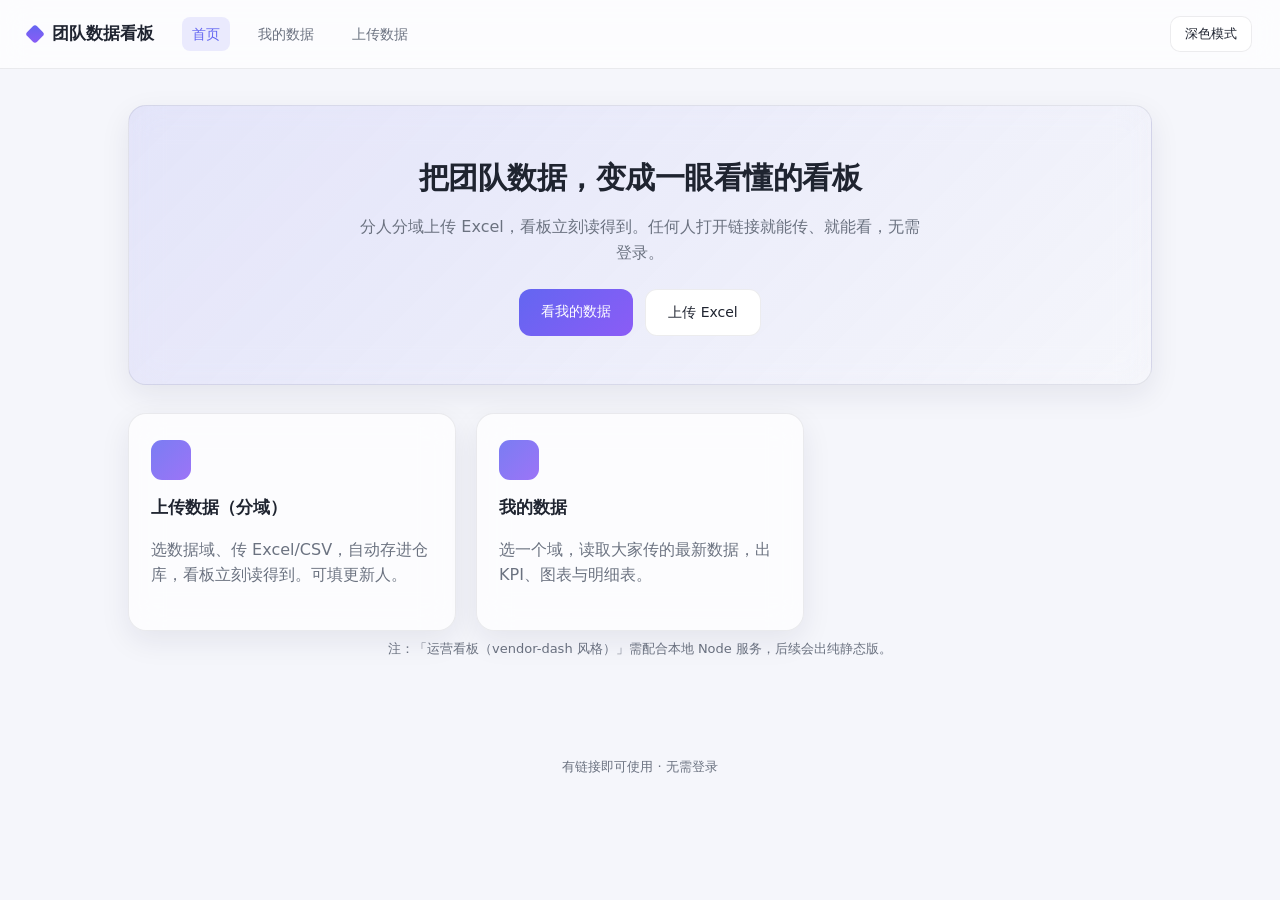
==== index.html @ 8b4c5235 "feat: 上传数据看板静态站 + Cloudflare Worker 代理" ====
<!doctype html>
<html lang="zh-CN" data-theme="light">
<head>
  <meta charset="utf-8" />
  <meta name="viewport" content="width=device-width, initial-scale=1" />
  <title>团队数据看板</title>
  <link rel="stylesheet" href="/css/style.css" />
</head>
<body>
  <header class="topbar">
    <div class="brand"><span class="logo-dot"></span> 团队数据看板</div>
    <nav class="nav">
      <a href="/" class="active">首页</a>
      <a href="/mydata.html">我的数据</a>
      <a href="/upload2.html">上传数据</a>
    </nav>
    <button id="themeToggle" class="theme-toggle" aria-label="切换主题">深色模式</button>
  </header>

  <main class="container">
    <section class="hero glass">
      <h1>把团队数据，变成一眼看懂的看板</h1>
      <p class="muted">分人分域上传 Excel，看板立刻读得到。任何人打开链接就能传、就能看，无需登录。</p>
      <div class="hero-actions">
        <a href="/mydata.html" class="btn primary">看我的数据</a>
        <a href="/upload2.html" class="btn">上传 Excel</a>
      </div>
    </section>

    <section class="grid">
      <a href="/upload2.html" class="card glass">
        <div class="ico"></div>
        <h3>上传数据（分域）</h3>
        <p class="muted">选数据域、传 Excel/CSV，自动存进仓库，看板立刻读得到。可填更新人。</p>
      </a>
      <a href="/mydata.html" class="card glass">
        <div class="ico"></div>
        <h3>我的数据</h3>
        <p class="muted">选一个域，读取大家传的最新数据，出 KPI、图表与明细表。</p>
      </a>
    </section>

    <p class="muted" style="text-align:center;margin-top:8px;font-size:13px">
      注：「运营看板（vendor-dash 风格）」需配合本地 Node 服务，后续会出纯静态版。
    </p>
  </main>

  <footer class="footer muted">有链接即可使用 · 无需登录</footer>
  <script src="/js/app.js"></script>
</body>
</html>
---- css/style.css ----
:root{
  --bg:#f5f6fb; --surface:#ffffff; --surface-2:#f0f1f7; --text:#1f2430; --muted:#6b7280;
  --border:rgba(20,20,40,0.08); --accent:#6366f1; --accent-2:#8b5cf6; --accent-soft:rgba(99,102,241,0.12);
  --glass:rgba(255,255,255,0.7); --shadow:0 10px 30px rgba(20,20,60,0.08);
}
[data-theme="dark"]{
  --bg:#0c0f17; --surface:#141925; --surface-2:#1b2230; --text:#e7eaf2; --muted:#9aa3b2;
  --border:rgba(255,255,255,0.08); --accent:#818cf8; --accent-2:#a78bfa; --accent-soft:rgba(129,140,248,0.16);
  --glass:rgba(20,25,38,0.6); --shadow:0 10px 30px rgba(0,0,0,0.4);
}
*{box-sizing:border-box;}
body{margin:0;font-family:ui-sans-serif,system-ui,-apple-system,"Segoe UI",Roboto,"PingFang SC","Microsoft YaHei",sans-serif;background:var(--bg);color:var(--text);transition:background .3s,color .3s;line-height:1.6;}
a{color:inherit;text-decoration:none;}
.muted{color:var(--muted);}
.topbar{display:flex;align-items:center;gap:20px;padding:16px 28px;border-bottom:1px solid var(--border);position:sticky;top:0;background:var(--glass);backdrop-filter:blur(14px);z-index:10;}
.brand{font-weight:600;font-size:17px;display:flex;align-items:center;gap:10px;}
.logo-dot{width:14px;height:14px;background:linear-gradient(135deg,var(--accent),var(--accent-2));transform:rotate(45deg);border-radius:3px;}
.nav{display:flex;gap:18px;margin-left:8px;}
.nav a{padding:6px 10px;border-radius:8px;color:var(--muted);font-size:14px;transition:.2s;}
.nav a:hover{color:var(--text);background:var(--surface-2);}
.nav a.active{color:var(--accent);background:var(--accent-soft);}
.theme-toggle{margin-left:auto;border:1px solid var(--border);background:var(--surface);color:var(--text);padding:8px 14px;border-radius:10px;cursor:pointer;font-size:13px;transition:.2s;}
.theme-toggle:hover{background:var(--surface-2);}
.container{max-width:1080px;margin:0 auto;padding:36px 28px 60px;}
.glass{background:var(--glass);backdrop-filter:blur(16px);border:1px solid var(--border);border-radius:18px;box-shadow:var(--shadow);}
.hero{padding:48px 40px;text-align:center;background:linear-gradient(135deg,var(--accent-soft),transparent);}
.hero h1{font-size:30px;margin:0 0 12px;letter-spacing:-0.5px;}
.hero p{margin:0 auto 24px;max-width:560px;}
.hero-actions{display:flex;gap:12px;justify-content:center;}
.btn{display:inline-block;padding:11px 22px;border-radius:12px;border:1px solid var(--border);background:var(--surface);color:var(--text);cursor:pointer;font-size:14px;transition:.2s;font-weight:500;}
.btn:hover{transform:translateY(-2px);box-shadow:var(--shadow);}
.btn.primary{background:linear-gradient(135deg,var(--accent),var(--accent-2));color:#fff;border:none;}
.grid{display:grid;grid-template-columns:repeat(3,1fr);gap:20px;margin-top:28px;}
.card{padding:26px 22px;transition:.25s;}
.card:hover{transform:translateY(-4px);box-shadow:var(--shadow);}
.card .ico{width:40px;height:40px;border-radius:11px;background:linear-gradient(135deg,var(--accent),var(--accent-2));opacity:.85;margin-bottom:14px;}
.card h3{margin:0 0 6px;font-size:17px;}
.panel{padding:30px 28px;margin-top:8px;}
.row-between{display:flex;align-items:center;justify-content:space-between;gap:16px;margin-bottom:18px;}
.row-between h2{margin:0;}
.select{padding:9px 12px;border-radius:10px;border:1px solid var(--border);background:var(--surface);color:var(--text);font-size:14px;min-width:240px;}
.field{margin:16px 0;}
.field label{display:block;font-size:13px;color:var(--muted);margin-bottom:6px;}
.field input,.field textarea{width:100%;padding:11px 13px;border-radius:10px;border:1px solid var(--border);background:var(--surface);color:var(--text);font-size:14px;}
.dropzone{border:1.5px dashed var(--border);border-radius:14px;padding:34px;text-align:center;background:var(--surface-2);transition:.2s;cursor:pointer;}
.dropzone.drag{border-color:var(--accent);background:var(--accent-soft);}
.link{color:var(--accent);cursor:pointer;text-decoration:underline;}
.kpi-grid{display:grid;grid-template-columns:repeat(4,1fr);gap:14px;margin-bottom:22px;}
.kpi{padding:18px;border-radius:14px;}
.kpi-val{font-size:24px;font-weight:600;}
.kpi-label{font-size:12px;margin-top:4px;}
.chart-wrap{padding:18px;border-radius:14px;margin-bottom:22px;min-height:280px;}
.table-wrap{overflow:auto;border-radius:14px;border:1px solid var(--border);max-height:420px;}
table{width:100%;border-collapse:collapse;font-size:13px;}
th,td{padding:10px 12px;text-align:left;border-bottom:1px solid var(--border);white-space:nowrap;}
th{background:var(--surface-2);position:sticky;top:0;}
.result{margin-top:18px;}
.ok{color:#16a34a;background:rgba(22,163,74,0.1);padding:12px 14px;border-radius:10px;}
.err{color:#dc2626;background:rgba(220,38,38,0.1);padding:12px 14px;border-radius:10px;}
.footer{text-align:center;padding:24px;font-size:13px;}
@media(max-width:760px){.grid{grid-template-columns:1fr;}.kpi-grid{grid-template-columns:repeat(2,1fr);}.nav{display:none;}.hero{padding:32px 20px;}}

/* ===== vendor-dash 专业后台外壳 ===== */
.app-shell{display:grid;grid-template-columns:264px 1fr;min-height:100vh;}
.sidebar{background:linear-gradient(180deg,#0f172a 0%,#1e1b4b 100%);color:#e7eaf2;padding:22px 16px;display:flex;flex-direction:column;gap:6px;position:sticky;top:0;height:100vh;}
.sidebar .brand{font-size:18px;font-weight:700;display:flex;align-items:center;gap:11px;padding:6px 10px 18px;}
.sidebar .brand .logo-dot{width:16px;height:16px;background:linear-gradient(135deg,#818cf8,#a78bfa);transform:rotate(45deg);border-radius:4px;box-shadow:0 0 18px rgba(129,140,248,.6);}
.side-nav{display:flex;flex-direction:column;gap:4px;margin-top:6px;}
.side-nav a{display:flex;align-items:center;gap:12px;padding:11px 14px;border-radius:12px;color:#aeb6c7;font-size:14px;cursor:pointer;transition:.2s;border:1px solid transparent;}
.side-nav a:hover{background:rgba(255,255,255,.06);color:#fff;}
.side-nav a.active{background:linear-gradient(135deg,rgba(129,140,248,.25),rgba(167,139,250,.18));color:#fff;border-color:rgba(129,140,248,.4);box-shadow:0 4px 16px rgba(99,102,241,.25);}
.side-nav a .dot{width:7px;height:7px;border-radius:50%;background:currentColor;opacity:.7;}
.side-foot{margin-top:auto;font-size:12px;color:#5b6478;padding:10px;border-top:1px solid rgba(255,255,255,.08);}
.main{display:flex;flex-direction:column;min-width:0;}
.topbar2{display:flex;align-items:center;gap:16px;padding:16px 26px;border-bottom:1px solid var(--border);background:var(--glass);backdrop-filter:blur(14px);position:sticky;top:0;z-index:20;}
.topbar2 h1{font-size:18px;margin:0;font-weight:650;}
.topbar2 .sub{font-size:12.5px;color:var(--muted);}
.filterbar{display:flex;flex-wrap:wrap;align-items:flex-end;gap:12px;padding:16px 26px;background:var(--surface);border-bottom:1px solid var(--border);}
.fitem{display:flex;flex-direction:column;gap:5px;}
.fitem label{font-size:11.5px;color:var(--muted);font-weight:500;}
.fitem input,.fitem select{padding:9px 11px;border-radius:10px;border:1px solid var(--border);background:var(--bg);color:var(--text);font-size:13px;min-width:130px;}
.btn.sm{padding:9px 16px;font-size:13px;}
.section{display:none;padding:26px;animation:fade .35s ease;}
.section.active{display:block;}
@keyframes fade{from{opacity:0;transform:translateY(8px);}to{opacity:1;transform:none;}}
.sec-head{display:flex;align-items:baseline;justify-content:space-between;margin-bottom:18px;flex-wrap:wrap;gap:8px;}
.sec-head h2{font-size:22px;margin:0;letter-spacing:-.4px;}
.sec-head p{margin:0;color:var(--muted);font-size:13px;}
.kpi-grid.cols5{grid-template-columns:repeat(5,1fr);}
.kpi .kpi-val{background:linear-gradient(135deg,var(--accent),var(--accent-2));-webkit-background-clip:text;background-clip:text;-webkit-text-fill-color:transparent;}
.kpi .kpi-label{color:var(--muted);}
.kpi .kpi-sub{font-size:11px;margin-top:2px;}
.charts-2{display:grid;grid-template-columns:1fr 1fr;gap:18px;}
.charts-2 .chart-wrap{margin-bottom:0;}
.tag{display:inline-block;padding:2px 9px;border-radius:999px;font-size:11px;font-weight:600;}
.tag.up{background:rgba(22,163,74,.12);color:#16a34a;}
.tag.down{background:rgba(220,38,38,.12);color:#dc2626;}
.tag.flat{background:var(--surface-2);color:var(--muted);}
.growth-pos{color:#16a34a;font-weight:600;} .growth-neg{color:#dc2626;font-weight:600;}
@media(max-width:1000px){.app-shell{grid-template-columns:1fr;}.sidebar{position:static;height:auto;flex-direction:row;flex-wrap:wrap;}.side-nav{flex-direction:row;flex-wrap:wrap;}.side-foot{display:none;}.charts-2{grid-template-columns:1fr;}.kpi-grid.cols5{grid-template-columns:repeat(2,1fr);}}

/* ===== 我的数据 表格 ===== */
.tbl{border-collapse:collapse;width:100%;font-size:12px;}
.tbl th,.tbl td{border:1px solid var(--border);padding:6px 9px;text-align:left;white-space:nowrap;}
.tbl th{background:var(--surface-2);color:var(--muted);position:sticky;top:0;}
.tbl tbody tr:nth-child(even){background:var(--surface);}
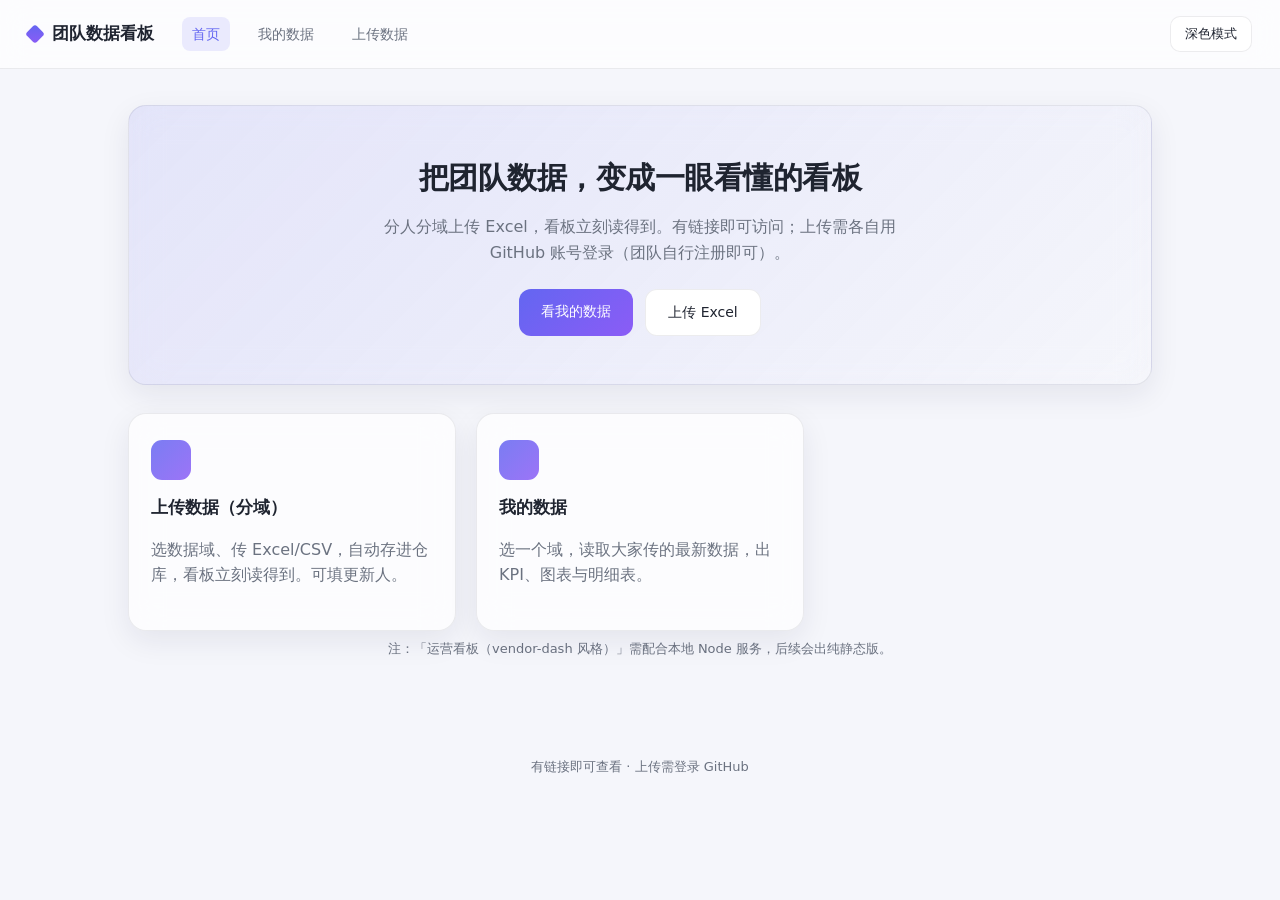
==== commit a5de7890: "feat: 切换为 GitHub OAuth 直连方案（免服务器/域名，分域上传写仓库）" ====
--- a/index.html
+++ b/index.html
@@ -20,7 +20,7 @@
   <main class="container">
     <section class="hero glass">
       <h1>把团队数据，变成一眼看懂的看板</h1>
-      <p class="muted">分人分域上传 Excel，看板立刻读得到。任何人打开链接就能传、就能看，无需登录。</p>
+      <p class="muted">分人分域上传 Excel，看板立刻读得到。有链接即可访问；上传需各自用 GitHub 账号登录（团队自行注册即可）。</p>
       <div class="hero-actions">
         <a href="/mydata.html" class="btn primary">看我的数据</a>
         <a href="/upload2.html" class="btn">上传 Excel</a>
@@ -45,7 +45,7 @@
     </p>
   </main>
 
-  <footer class="footer muted">有链接即可使用 · 无需登录</footer>
+  <footer class="footer muted">有链接即可查看 · 上传需登录 GitHub</footer>
   <script src="/js/app.js"></script>
 </body>
 </html>
--- a/css/style.css
+++ b/css/style.css
@@ -45,6 +45,12 @@
 .dropzone{border:1.5px dashed var(--border);border-radius:14px;padding:34px;text-align:center;background:var(--surface-2);transition:.2s;cursor:pointer;}
 .dropzone.drag{border-color:var(--accent);background:var(--accent-soft);}
 .link{color:var(--accent);cursor:pointer;text-decoration:underline;}
+.btn.sm{padding:9px 16px;font-size:13px;}
+.linkbtn{background:none;border:none;color:var(--accent);cursor:pointer;font-size:13px;text-decoration:underline;padding:0;}
+.linkbtn:hover{filter:brightness(1.1);}
+/* 登录闸门（GitHub Device Flow） */
+.gate{padding:18px 20px;border-radius:14px;margin-top:12px;text-align:left;max-width:560px;}
+.gate .codebox{font-family:ui-monospace,SFMono-Regular,Menlo,monospace;font-size:22px;font-weight:700;letter-spacing:3px;background:var(--accent-soft);color:var(--accent);padding:12px 16px;border-radius:10px;display:inline-block;margin:8px 0;}
 .kpi-grid{display:grid;grid-template-columns:repeat(4,1fr);gap:14px;margin-bottom:22px;}
 .kpi{padding:18px;border-radius:14px;}
 .kpi-val{font-size:24px;font-weight:600;}
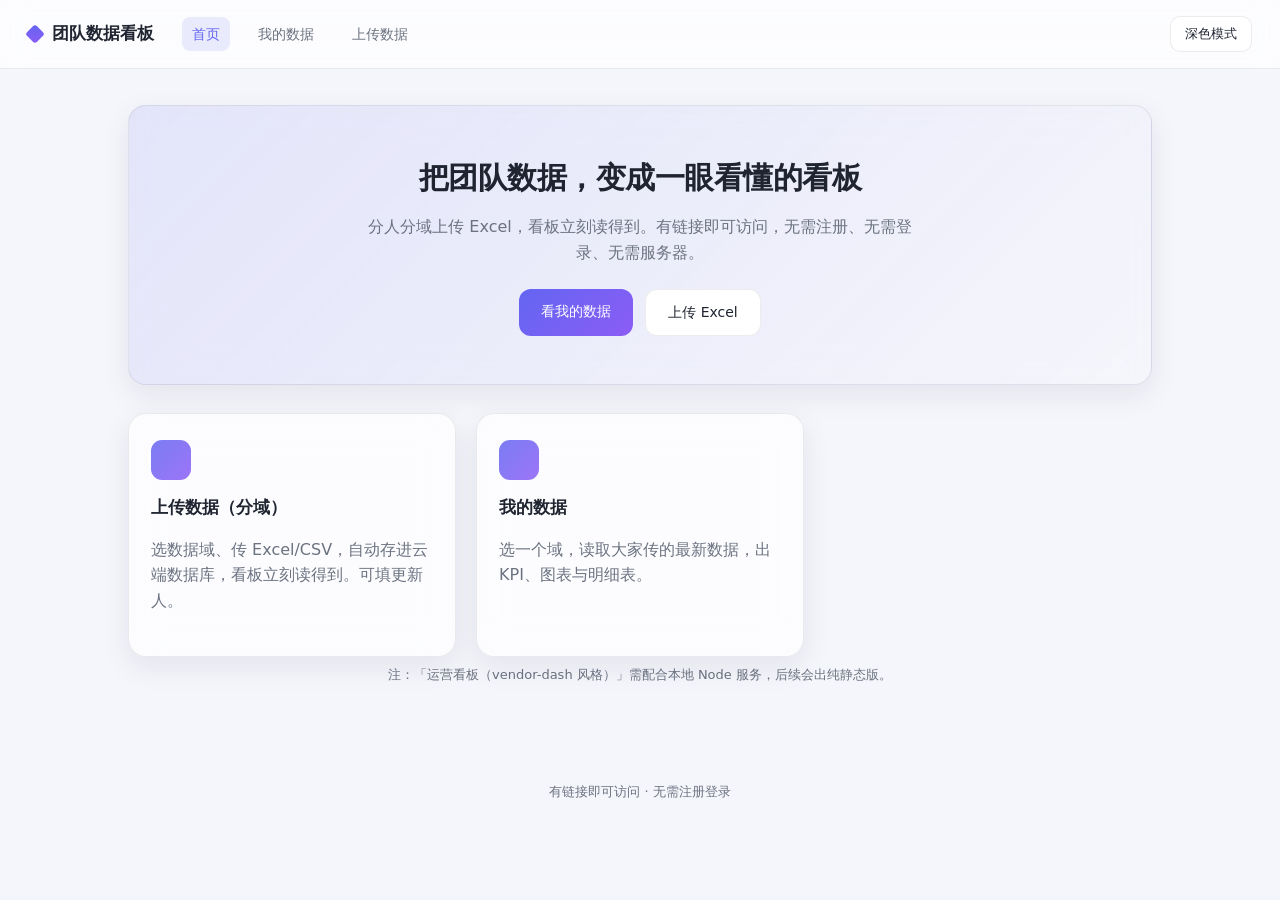
==== commit 3a22d08d: "feat: wire up Supabase backend, remove legacy GitHub OAuth" ====
--- a/index.html
+++ b/index.html
@@ -4,15 +4,15 @@
   <meta charset="utf-8" />
   <meta name="viewport" content="width=device-width, initial-scale=1" />
   <title>团队数据看板</title>
-  <link rel="stylesheet" href="/css/style.css" />
+  <link rel="stylesheet" href="css/style.css" />
 </head>
 <body>
   <header class="topbar">
     <div class="brand"><span class="logo-dot"></span> 团队数据看板</div>
     <nav class="nav">
-      <a href="/" class="active">首页</a>
-      <a href="/mydata.html">我的数据</a>
-      <a href="/upload2.html">上传数据</a>
+      <a href="index.html" class="active">首页</a>
+      <a href="mydata.html">我的数据</a>
+      <a href="upload2.html">上传数据</a>
     </nav>
     <button id="themeToggle" class="theme-toggle" aria-label="切换主题">深色模式</button>
   </header>
@@ -20,20 +20,20 @@
   <main class="container">
     <section class="hero glass">
       <h1>把团队数据，变成一眼看懂的看板</h1>
-      <p class="muted">分人分域上传 Excel，看板立刻读得到。有链接即可访问；上传需各自用 GitHub 账号登录（团队自行注册即可）。</p>
+      <p class="muted">分人分域上传 Excel，看板立刻读得到。有链接即可访问，无需注册、无需登录、无需服务器。</p>
       <div class="hero-actions">
-        <a href="/mydata.html" class="btn primary">看我的数据</a>
-        <a href="/upload2.html" class="btn">上传 Excel</a>
+        <a href="mydata.html" class="btn primary">看我的数据</a>
+        <a href="upload2.html" class="btn">上传 Excel</a>
       </div>
     </section>
 
     <section class="grid">
-      <a href="/upload2.html" class="card glass">
+      <a href="upload2.html" class="card glass">
         <div class="ico"></div>
         <h3>上传数据（分域）</h3>
-        <p class="muted">选数据域、传 Excel/CSV，自动存进仓库，看板立刻读得到。可填更新人。</p>
+        <p class="muted">选数据域、传 Excel/CSV，自动存进云端数据库，看板立刻读得到。可填更新人。</p>
       </a>
-      <a href="/mydata.html" class="card glass">
+      <a href="mydata.html" class="card glass">
         <div class="ico"></div>
         <h3>我的数据</h3>
         <p class="muted">选一个域，读取大家传的最新数据，出 KPI、图表与明细表。</p>
@@ -45,7 +45,7 @@
     </p>
   </main>
 
-  <footer class="footer muted">有链接即可查看 · 上传需登录 GitHub</footer>
-  <script src="/js/app.js"></script>
+  <footer class="footer muted">有链接即可访问 · 无需注册登录</footer>
+  <script src="js/app.js"></script>
 </body>
 </html>
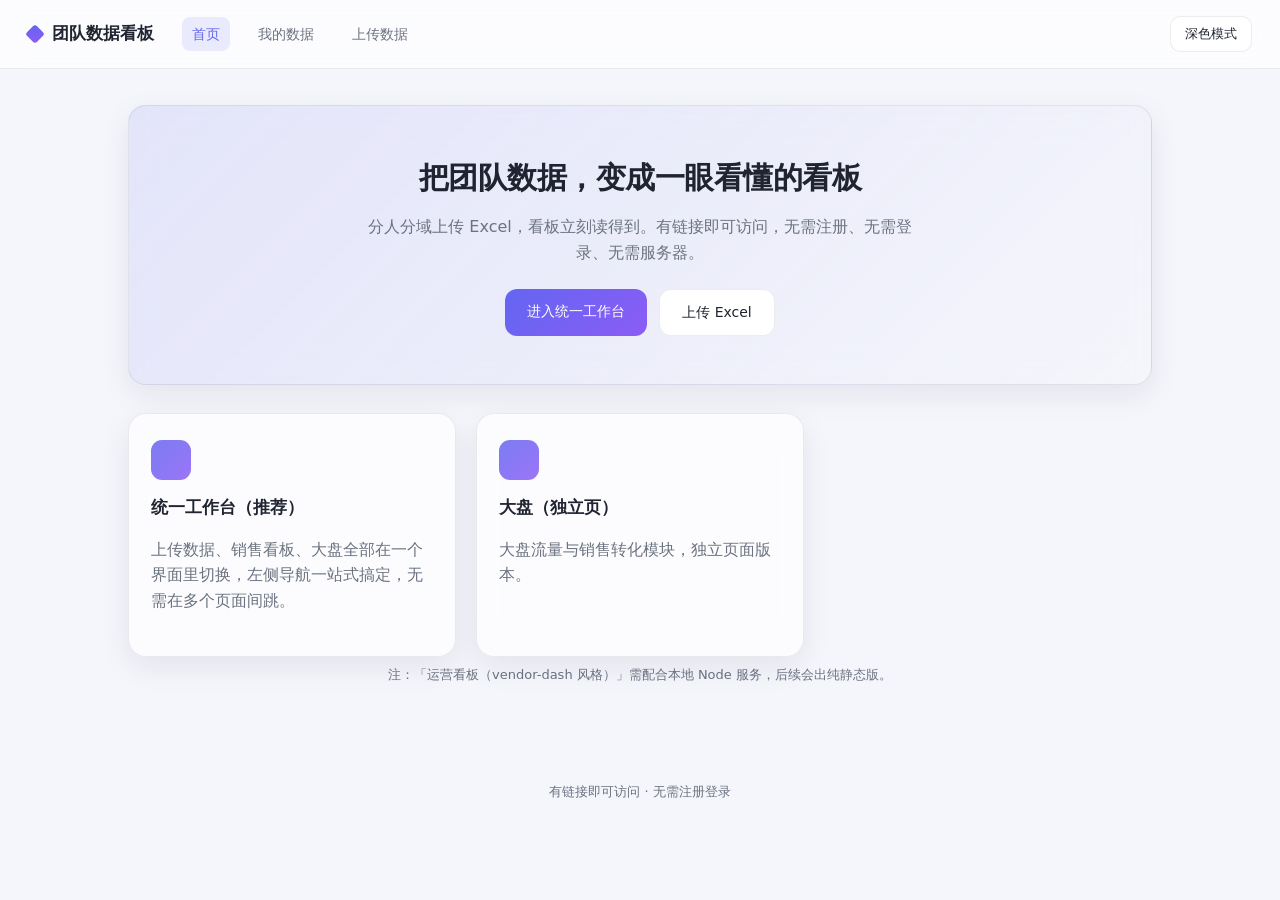
==== commit e6e93a0f: "feat: unified workspace shell (upload + mydata + dash in one app)" ====
--- a/index.html
+++ b/index.html
@@ -4,7 +4,7 @@
   <meta charset="utf-8" />
   <meta name="viewport" content="width=device-width, initial-scale=1" />
   <title>团队数据看板</title>
-  <link rel="stylesheet" href="css/style.css" />
+  <link rel="stylesheet" href="css/style.css?v=5" />
 </head>
 <body>
   <header class="topbar">
@@ -22,21 +22,21 @@
       <h1>把团队数据，变成一眼看懂的看板</h1>
       <p class="muted">分人分域上传 Excel，看板立刻读得到。有链接即可访问，无需注册、无需登录、无需服务器。</p>
       <div class="hero-actions">
-        <a href="mydata.html" class="btn primary">看我的数据</a>
+        <a href="app.html" class="btn primary">进入统一工作台</a>
         <a href="upload2.html" class="btn">上传 Excel</a>
       </div>
     </section>
 
     <section class="grid">
-      <a href="upload2.html" class="card glass">
+      <a href="app.html" class="card glass">
         <div class="ico"></div>
-        <h3>上传数据（分域）</h3>
-        <p class="muted">选数据域、传 Excel/CSV，自动存进云端数据库，看板立刻读得到。可填更新人。</p>
+        <h3>统一工作台（推荐）</h3>
+        <p class="muted">上传数据、销售看板、大盘全部在一个界面里切换，左侧导航一站式搞定，无需在多个页面间跳。</p>
       </a>
-      <a href="mydata.html" class="card glass">
+      <a href="dash.html" class="card glass">
         <div class="ico"></div>
-        <h3>我的数据</h3>
-        <p class="muted">选一个域，读取大家传的最新数据，出 KPI、图表与明细表。</p>
+        <h3>大盘（独立页）</h3>
+        <p class="muted">大盘流量与销售转化模块，独立页面版本。</p>
       </a>
     </section>
 
@@ -46,6 +46,6 @@
   </main>
 
   <footer class="footer muted">有链接即可访问 · 无需注册登录</footer>
-  <script src="js/app.js"></script>
+  <script src="js/app.js?v=5"></script>
 </body>
 </html>
--- a/css/style.css
+++ b/css/style.css
@@ -30,6 +30,7 @@
 .btn{display:inline-block;padding:11px 22px;border-radius:12px;border:1px solid var(--border);background:var(--surface);color:var(--text);cursor:pointer;font-size:14px;transition:.2s;font-weight:500;}
 .btn:hover{transform:translateY(-2px);box-shadow:var(--shadow);}
 .btn.primary{background:linear-gradient(135deg,var(--accent),var(--accent-2));color:#fff;border:none;}
+.btn.danger{background:linear-gradient(135deg,#ef4444,#dc2626);color:#fff;border:none;}
 .grid{display:grid;grid-template-columns:repeat(3,1fr);gap:20px;margin-top:28px;}
 .card{padding:26px 22px;transition:.25s;}
 .card:hover{transform:translateY(-4px);box-shadow:var(--shadow);}
@@ -82,6 +83,9 @@
 .topbar2 h1{font-size:18px;margin:0;font-weight:650;}
 .topbar2 .sub{font-size:12.5px;color:var(--muted);}
 .filterbar{display:flex;flex-wrap:wrap;align-items:flex-end;gap:12px;padding:16px 26px;background:var(--surface);border-bottom:1px solid var(--border);}
+.file-row{display:flex;align-items:center;justify-content:space-between;gap:16px;padding:12px 14px;border:1px solid var(--border);border-radius:12px;margin-bottom:10px;background:var(--surface);}
+.file-row:last-child{margin-bottom:0;}
+.file-meta{font-size:13px;color:var(--text);}
 .fitem{display:flex;flex-direction:column;gap:5px;}
 .fitem label{font-size:11.5px;color:var(--muted);font-weight:500;}
 .fitem input,.fitem select{padding:9px 11px;border-radius:10px;border:1px solid var(--border);background:var(--bg);color:var(--text);font-size:13px;min-width:130px;}
@@ -110,3 +114,12 @@
 .tbl th,.tbl td{border:1px solid var(--border);padding:6px 9px;text-align:left;white-space:nowrap;}
 .tbl th{background:var(--surface-2);color:var(--muted);position:sticky;top:0;}
 .tbl tbody tr:nth-child(even){background:var(--surface);}
+
+/* ===== 统一外壳：内嵌页隐藏自带顶栏/主题按钮 ===== */
+body.embed .topbar{display:none!important;}
+body.embed .theme-toggle{display:none!important;}
+
+/* ===== 内嵌框架（上传/我的数据 融进外壳） ===== */
+iframe.stage{width:100%;height:calc(100vh - 132px);border:0;display:block;background:var(--bg);}
+.section--stage{padding:18px 22px;}
+@media(max-width:1000px){iframe.stage{height:calc(100vh - 170px);}}
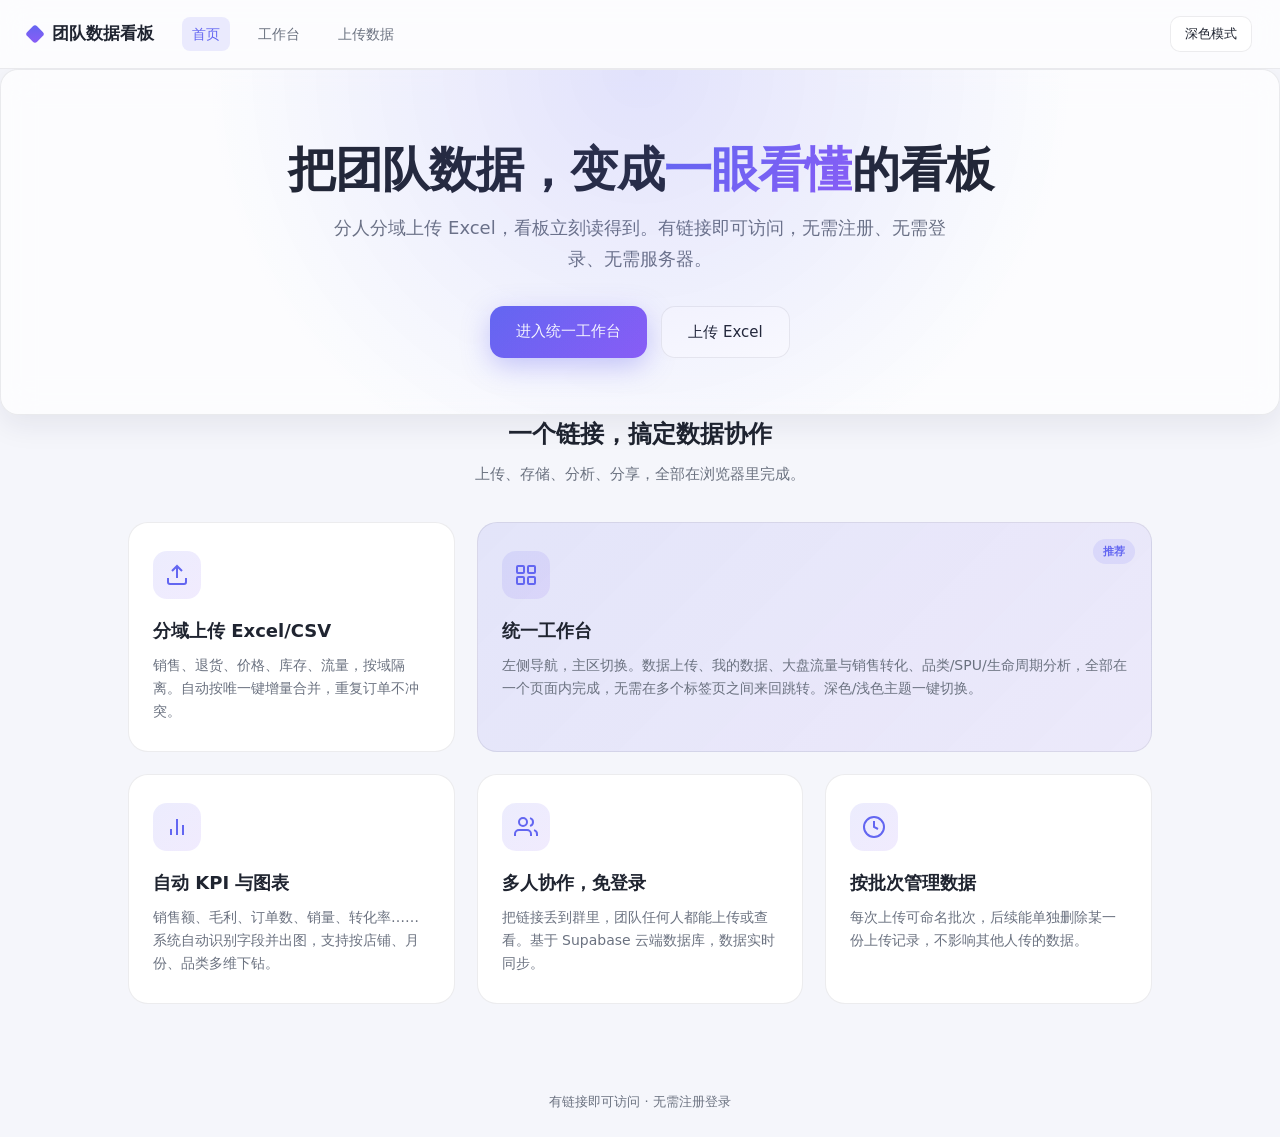
==== commit 4972e861: "style: unified workspace polish, embed mode cleanup, premium landing" ====
--- a/index.html
+++ b/index.html
@@ -4,48 +4,101 @@
   <meta charset="utf-8" />
   <meta name="viewport" content="width=device-width, initial-scale=1" />
   <title>团队数据看板</title>
-  <link rel="stylesheet" href="css/style.css?v=5" />
+  <link rel="stylesheet" href="css/style.css?v=6" />
+  <style>
+    .landing-hero{position:relative;overflow:hidden;padding:72px 28px 56px;text-align:center;}
+    .landing-hero::before{content:"";position:absolute;inset:0;background:radial-gradient(circle at 50% 0%,rgba(99,102,241,.18),transparent 60%);pointer-events:none;}
+    .landing-hero h1{font-size:clamp(32px,5vw,48px);font-weight:750;margin:0 0 16px;line-height:1.15;letter-spacing:-1px;}
+    .gradient-text{background:linear-gradient(135deg,var(--accent),var(--accent-2));-webkit-background-clip:text;background-clip:text;-webkit-text-fill-color:transparent;}
+    .landing-hero p{font-size:18px;color:var(--muted);max-width:620px;margin:0 auto 32px;line-height:1.7;}
+    .hero-actions{display:flex;gap:14px;justify-content:center;flex-wrap:wrap;}
+    .hero-actions .btn{padding:13px 26px;font-size:15px;border-radius:14px;}
+    .hero-actions .btn.primary{box-shadow:0 8px 28px rgba(99,102,241,.35);}
+    .features{max-width:1080px;margin:0 auto;padding:0 28px 64px;}
+    .features h2{font-size:24px;font-weight:700;margin:0 0 8px;text-align:center;}
+    .features .subhead{text-align:center;color:var(--muted);margin:0 0 36px;font-size:15px;}
+    .feature-grid{display:grid;grid-template-columns:repeat(3,1fr);gap:22px;}
+    .feature-card{background:var(--surface);border:1px solid var(--border);border-radius:20px;padding:28px 24px;transition:.25s;position:relative;overflow:hidden;}
+    .feature-card:hover{transform:translateY(-5px);box-shadow:var(--shadow);border-color:rgba(99,102,241,.25);}
+    .feature-card .icon{width:48px;height:48px;border-radius:14px;display:flex;align-items:center;justify-content:center;margin-bottom:18px;background:linear-gradient(135deg,var(--accent-soft),rgba(139,92,246,.12));color:var(--accent);}
+    .feature-card .icon svg{width:24px;height:24px;stroke-width:2;}
+    .feature-card h3{margin:0 0 8px;font-size:18px;font-weight:650;}
+    .feature-card p{margin:0;color:var(--muted);font-size:14px;line-height:1.65;}
+    .feature-card .badge{position:absolute;top:16px;right:16px;background:var(--accent-soft);color:var(--accent);font-size:11px;font-weight:700;padding:4px 10px;border-radius:999px;}
+    .big-card{grid-column:span 2;background:linear-gradient(135deg,var(--accent-soft),rgba(139,92,246,.08));}
+    @media(max-width:860px){.feature-grid{grid-template-columns:1fr;}.big-card{grid-column:span 1;}.landing-hero{padding:52px 20px 40px;}}
+  </style>
 </head>
 <body>
   <header class="topbar">
     <div class="brand"><span class="logo-dot"></span> 团队数据看板</div>
     <nav class="nav">
       <a href="index.html" class="active">首页</a>
-      <a href="mydata.html">我的数据</a>
+      <a href="app.html">工作台</a>
       <a href="upload2.html">上传数据</a>
     </nav>
     <button id="themeToggle" class="theme-toggle" aria-label="切换主题">深色模式</button>
   </header>
 
-  <main class="container">
-    <section class="hero glass">
-      <h1>把团队数据，变成一眼看懂的看板</h1>
-      <p class="muted">分人分域上传 Excel，看板立刻读得到。有链接即可访问，无需注册、无需登录、无需服务器。</p>
+  <main>
+    <section class="landing-hero glass">
+      <h1>把团队数据，变成<span class="gradient-text">一眼看懂</span>的看板</h1>
+      <p>分人分域上传 Excel，看板立刻读得到。有链接即可访问，无需注册、无需登录、无需服务器。</p>
       <div class="hero-actions">
         <a href="app.html" class="btn primary">进入统一工作台</a>
         <a href="upload2.html" class="btn">上传 Excel</a>
       </div>
     </section>
 
-    <section class="grid">
-      <a href="app.html" class="card glass">
-        <div class="ico"></div>
-        <h3>统一工作台（推荐）</h3>
-        <p class="muted">上传数据、销售看板、大盘全部在一个界面里切换，左侧导航一站式搞定，无需在多个页面间跳。</p>
-      </a>
-      <a href="dash.html" class="card glass">
-        <div class="ico"></div>
-        <h3>大盘（独立页）</h3>
-        <p class="muted">大盘流量与销售转化模块，独立页面版本。</p>
-      </a>
+    <section class="features">
+      <h2>一个链接，搞定数据协作</h2>
+      <p class="subhead">上传、存储、分析、分享，全部在浏览器里完成。</p>
+      <div class="feature-grid">
+        <a href="upload2.html" class="feature-card">
+          <div class="icon">
+            <svg viewBox="0 0 24 24" fill="none" stroke="currentColor"><path d="M21 15v4a2 2 0 0 1-2 2H5a2 2 0 0 1-2-2v-4"/><polyline points="17 8 12 3 7 8"/><line x1="12" y1="3" x2="12" y2="15"/></svg>
+          </div>
+          <h3>分域上传 Excel/CSV</h3>
+          <p>销售、退货、价格、库存、流量，按域隔离。自动按唯一键增量合并，重复订单不冲突。</p>
+        </a>
+
+        <a href="app.html" class="feature-card big-card">
+          <span class="badge">推荐</span>
+          <div class="icon">
+            <svg viewBox="0 0 24 24" fill="none" stroke="currentColor"><rect x="3" y="3" width="7" height="7" rx="1"/><rect x="14" y="3" width="7" height="7" rx="1"/><rect x="14" y="14" width="7" height="7" rx="1"/><rect x="3" y="14" width="7" height="7" rx="1"/></svg>
+          </div>
+          <h3>统一工作台</h3>
+          <p>左侧导航，主区切换。数据上传、我的数据、大盘流量与销售转化、品类/SPU/生命周期分析，全部在一个页面内完成，无需在多个标签页之间来回跳转。深色/浅色主题一键切换。</p>
+        </a>
+
+        <a href="app.html" class="feature-card">
+          <div class="icon">
+            <svg viewBox="0 0 24 24" fill="none" stroke="currentColor"><line x1="18" y1="20" x2="18" y2="10"/><line x1="12" y1="20" x2="12" y2="4"/><line x1="6" y1="20" x2="6" y2="14"/></svg>
+          </div>
+          <h3>自动 KPI 与图表</h3>
+          <p>销售额、毛利、订单数、销量、转化率……系统自动识别字段并出图，支持按店铺、月份、品类多维下钻。</p>
+        </a>
+
+        <a href="app.html" class="feature-card">
+          <div class="icon">
+            <svg viewBox="0 0 24 24" fill="none" stroke="currentColor"><path d="M17 21v-2a4 4 0 0 0-4-4H5a4 4 0 0 0-4 4v2"/><circle cx="9" cy="7" r="4"/><path d="M23 21v-2a4 4 0 0 0-3-3.87"/><path d="M16 3.13a4 4 0 0 1 0 7.75"/></svg>
+          </div>
+          <h3>多人协作，免登录</h3>
+          <p>把链接丢到群里，团队任何人都能上传或查看。基于 Supabase 云端数据库，数据实时同步。</p>
+        </a>
+
+        <a href="app.html" class="feature-card">
+          <div class="icon">
+            <svg viewBox="0 0 24 24" fill="none" stroke="currentColor"><circle cx="12" cy="12" r="10"/><polyline points="12 6 12 12 16 14"/></svg>
+          </div>
+          <h3>按批次管理数据</h3>
+          <p>每次上传可命名批次，后续能单独删除某一份上传记录，不影响其他人传的数据。</p>
+        </a>
+      </div>
     </section>
-
-    <p class="muted" style="text-align:center;margin-top:8px;font-size:13px">
-      注：「运营看板（vendor-dash 风格）」需配合本地 Node 服务，后续会出纯静态版。
-    </p>
   </main>
 
   <footer class="footer muted">有链接即可访问 · 无需注册登录</footer>
-  <script src="js/app.js?v=5"></script>
+  <script src="js/app.js?v=6"></script>
 </body>
 </html>
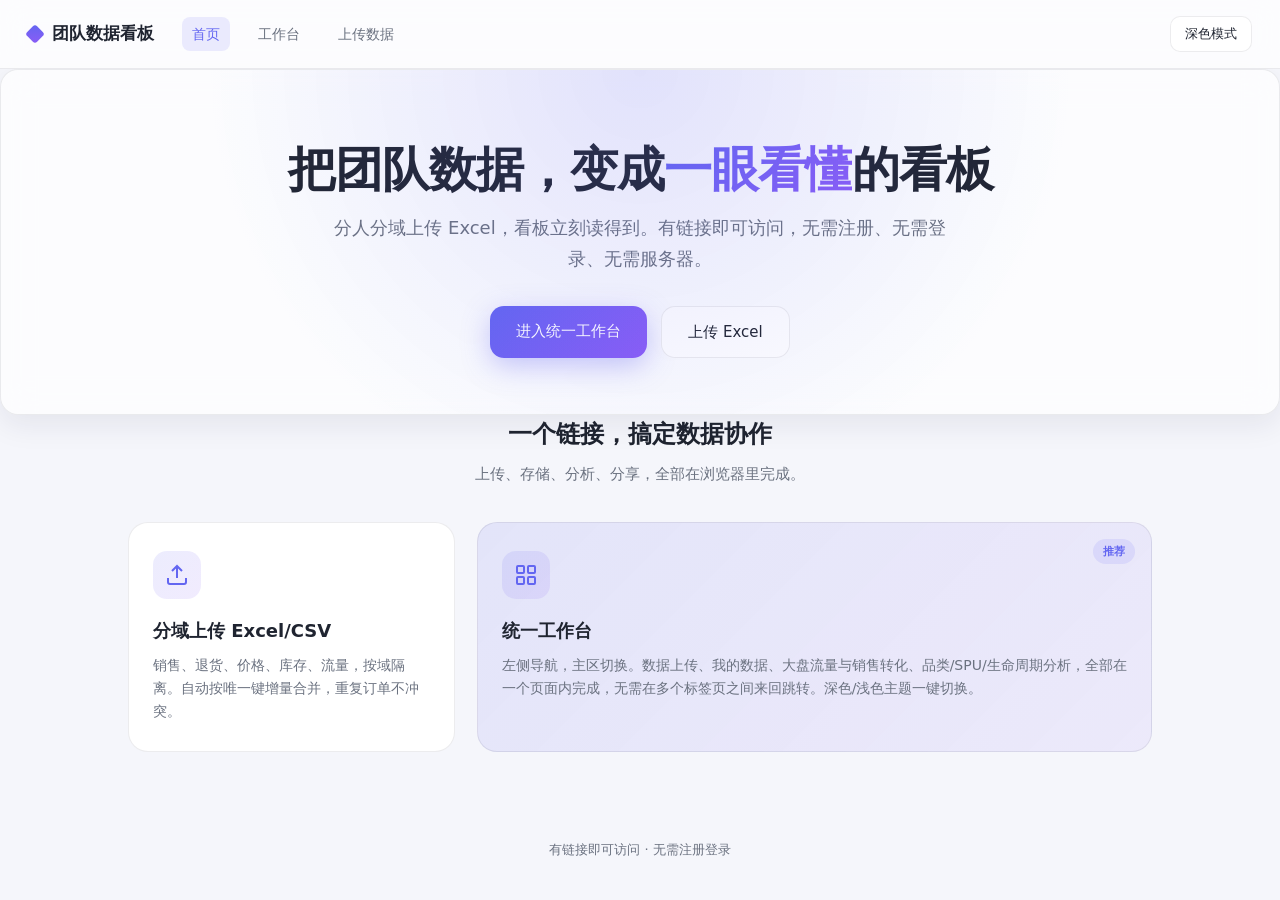
==== commit f7e9d834: "style: remove three feature cards from landing" ====
--- a/index.html
+++ b/index.html
@@ -71,29 +71,6 @@
           <p>左侧导航，主区切换。数据上传、我的数据、大盘流量与销售转化、品类/SPU/生命周期分析，全部在一个页面内完成，无需在多个标签页之间来回跳转。深色/浅色主题一键切换。</p>
         </a>
 
-        <a href="app.html" class="feature-card">
-          <div class="icon">
-            <svg viewBox="0 0 24 24" fill="none" stroke="currentColor"><line x1="18" y1="20" x2="18" y2="10"/><line x1="12" y1="20" x2="12" y2="4"/><line x1="6" y1="20" x2="6" y2="14"/></svg>
-          </div>
-          <h3>自动 KPI 与图表</h3>
-          <p>销售额、毛利、订单数、销量、转化率……系统自动识别字段并出图，支持按店铺、月份、品类多维下钻。</p>
-        </a>
-
-        <a href="app.html" class="feature-card">
-          <div class="icon">
-            <svg viewBox="0 0 24 24" fill="none" stroke="currentColor"><path d="M17 21v-2a4 4 0 0 0-4-4H5a4 4 0 0 0-4 4v2"/><circle cx="9" cy="7" r="4"/><path d="M23 21v-2a4 4 0 0 0-3-3.87"/><path d="M16 3.13a4 4 0 0 1 0 7.75"/></svg>
-          </div>
-          <h3>多人协作，免登录</h3>
-          <p>把链接丢到群里，团队任何人都能上传或查看。基于 Supabase 云端数据库，数据实时同步。</p>
-        </a>
-
-        <a href="app.html" class="feature-card">
-          <div class="icon">
-            <svg viewBox="0 0 24 24" fill="none" stroke="currentColor"><circle cx="12" cy="12" r="10"/><polyline points="12 6 12 12 16 14"/></svg>
-          </div>
-          <h3>按批次管理数据</h3>
-          <p>每次上传可命名批次，后续能单独删除某一份上传记录，不影响其他人传的数据。</p>
-        </a>
       </div>
     </section>
   </main>
--- a/css/style.css
+++ b/css/style.css
@@ -115,11 +115,17 @@
 .tbl th{background:var(--surface-2);color:var(--muted);position:sticky;top:0;}
 .tbl tbody tr:nth-child(even){background:var(--surface);}
 
-/* ===== 统一外壳：内嵌页隐藏自带顶栏/主题按钮 ===== */
+/* ===== 统一外壳：内嵌页隐藏自带顶栏/主题按钮/hero/页脚 ===== */
 body.embed .topbar{display:none!important;}
 body.embed .theme-toggle{display:none!important;}
+body.embed .hero{display:none!important;}
+body.embed .footer{display:none!important;}
+body.embed .embed-hide{display:none!important;}
+body.embed .container{padding-top:18px;padding-bottom:32px;}
+body.embed{background:var(--bg);}
 
 /* ===== 内嵌框架（上传/我的数据 融进外壳） ===== */
-iframe.stage{width:100%;height:calc(100vh - 132px);border:0;display:block;background:var(--bg);}
-.section--stage{padding:18px 22px;}
+iframe.stage{width:100%;height:calc(100vh - 132px);border:0;display:block;background:transparent;}
+.section--stage{padding:0;background:var(--bg);}
+.section--stage .container{max-width:none;}
 @media(max-width:1000px){iframe.stage{height:calc(100vh - 170px);}}
